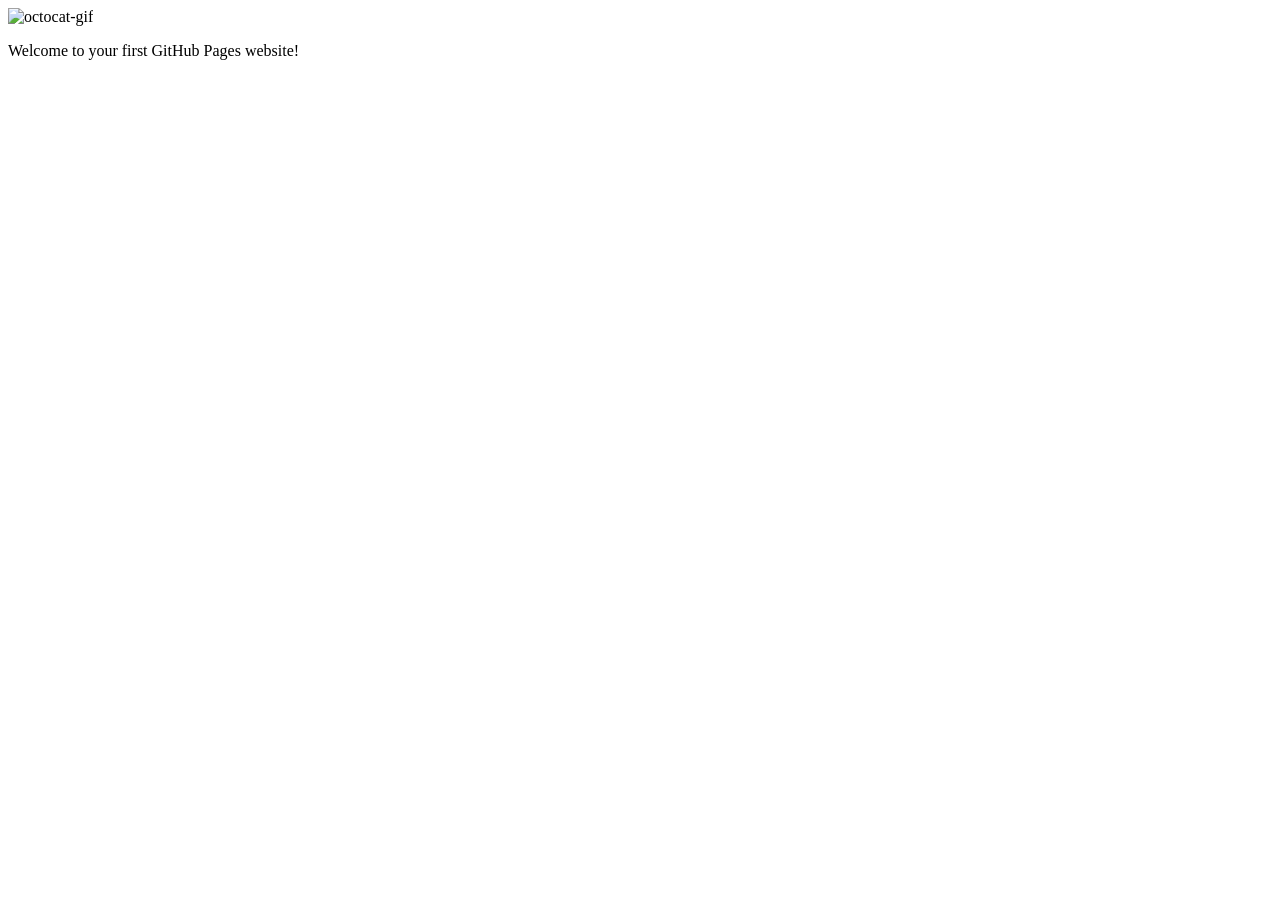
==== index.html @ 995a1de4 "Initial commit" ====
<!DOCTYPE html>

<html>
<head>
  <meta http-equiv="Content-Type" content="text/html; charset=utf-8"/>
  <title>my-first-website</title>
  <LINK href="styles.css" rel="stylesheet" type="text/css">
</head>

<body>

<img src="https://octodex.github.com/images/daftpunktocat-thomas.gif" id="octocat" alt="octocat-gif" />

<!-- Change this code here by copy and pasting your template on line 15 -->
<p>Welcome to your first GitHub Pages website!</p>

</body>
</html>
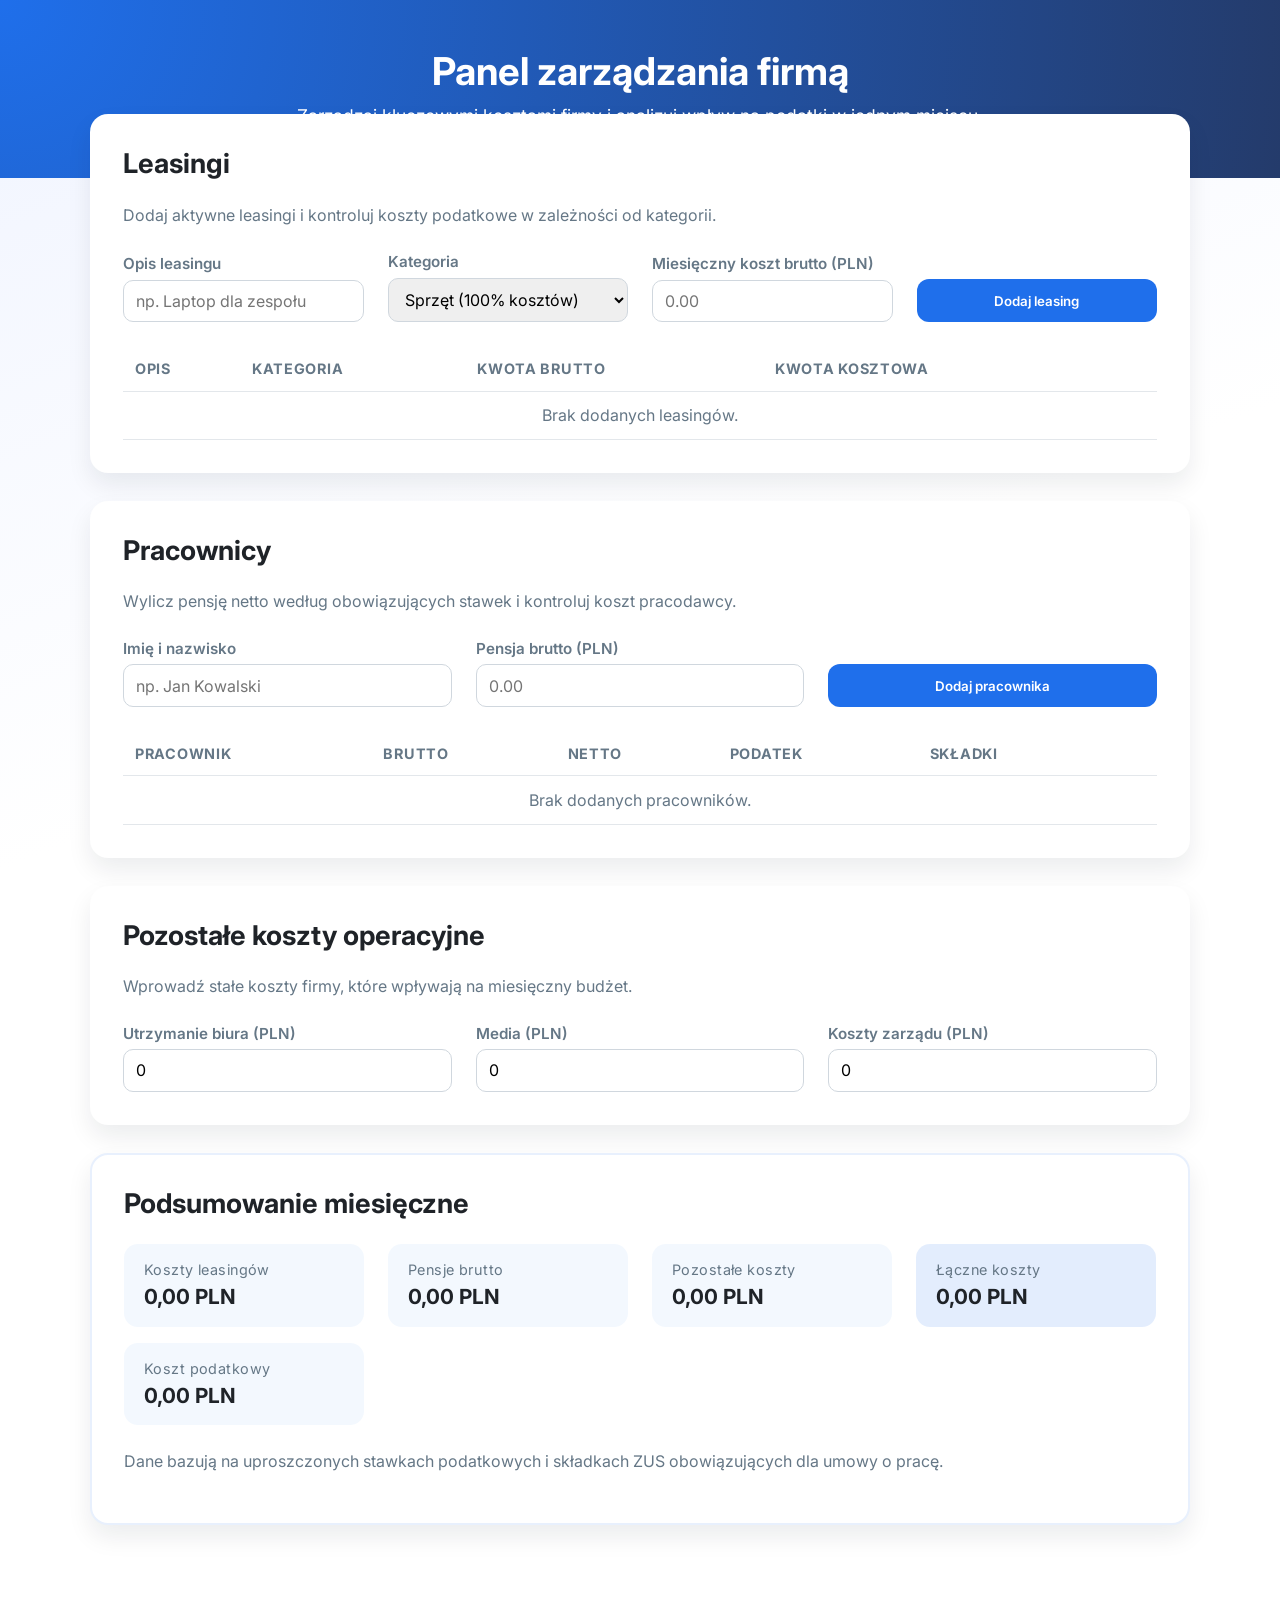
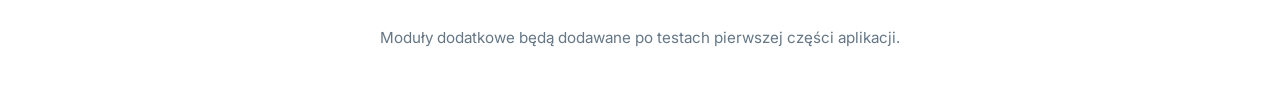
==== commit 2e43418c: "feat: create company cost management dashboard" ====
--- a/index.html
+++ b/index.html
@@ -1,18 +1,142 @@
 <!DOCTYPE html>
+<html lang="pl">
+<head>
+  <meta charset="utf-8" />
+  <meta name="viewport" content="width=device-width, initial-scale=1" />
+  <title>Panel zarządzania firmą</title>
+  <link rel="stylesheet" href="styles.css" />
+</head>
+<body>
+  <header class="site-header">
+    <div class="header-content">
+      <h1>Panel zarządzania firmą</h1>
+      <p>Zarządzaj kluczowymi kosztami firmy i analizuj wpływ na podatki w jednym miejscu.</p>
+    </div>
+  </header>
 
-<html>
-<head>
-  <meta http-equiv="Content-Type" content="text/html; charset=utf-8"/>
-  <title>my-first-website</title>
-  <LINK href="styles.css" rel="stylesheet" type="text/css">
-</head>
+  <main class="layout">
+    <section class="card">
+      <h2>Leasingi</h2>
+      <p class="section-lead">Dodaj aktywne leasingi i kontroluj koszty podatkowe w zależności od kategorii.</p>
+      <form id="leasing-form" class="form-grid">
+        <label class="field">
+          <span>Opis leasingu</span>
+          <input type="text" id="leasing-description" required placeholder="np. Laptop dla zespołu" />
+        </label>
+        <label class="field">
+          <span>Kategoria</span>
+          <select id="leasing-category" required>
+            <option value="equipment">Sprzęt (100% kosztów)</option>
+            <option value="car_full">Samochód (100% kosztów)</option>
+            <option value="car_half">Samochód (50% kosztów)</option>
+          </select>
+        </label>
+        <label class="field">
+          <span>Miesięczny koszt brutto (PLN)</span>
+          <input type="number" id="leasing-amount" min="0" step="0.01" required placeholder="0.00" />
+        </label>
+        <button type="submit" class="primary-button">Dodaj leasing</button>
+      </form>
 
-<body>
+      <div class="table-wrapper">
+        <table>
+          <thead>
+            <tr>
+              <th>Opis</th>
+              <th>Kategoria</th>
+              <th>Kwota brutto</th>
+              <th>Kwota kosztowa</th>
+              <th></th>
+            </tr>
+          </thead>
+          <tbody id="leasing-table"></tbody>
+        </table>
+      </div>
+    </section>
 
-<img src="https://octodex.github.com/images/daftpunktocat-thomas.gif" id="octocat" alt="octocat-gif" />
+    <section class="card">
+      <h2>Pracownicy</h2>
+      <p class="section-lead">Wylicz pensję netto według obowiązujących stawek i kontroluj koszt pracodawcy.</p>
+      <form id="employee-form" class="form-grid">
+        <label class="field">
+          <span>Imię i nazwisko</span>
+          <input type="text" id="employee-name" required placeholder="np. Jan Kowalski" />
+        </label>
+        <label class="field">
+          <span>Pensja brutto (PLN)</span>
+          <input type="number" id="employee-gross" min="0" step="0.01" required placeholder="0.00" />
+        </label>
+        <button type="submit" class="primary-button">Dodaj pracownika</button>
+      </form>
 
-<!-- Change this code here by copy and pasting your template on line 15 -->
-<p>Welcome to your first GitHub Pages website!</p>
+      <div class="table-wrapper">
+        <table>
+          <thead>
+            <tr>
+              <th>Pracownik</th>
+              <th>Brutto</th>
+              <th>Netto</th>
+              <th>Podatek</th>
+              <th>Składki</th>
+              <th></th>
+            </tr>
+          </thead>
+          <tbody id="employee-table"></tbody>
+        </table>
+      </div>
+    </section>
 
+    <section class="card">
+      <h2>Pozostałe koszty operacyjne</h2>
+      <p class="section-lead">Wprowadź stałe koszty firmy, które wpływają na miesięczny budżet.</p>
+      <form class="form-grid single-column" id="overhead-form">
+        <label class="field">
+          <span>Utrzymanie biura (PLN)</span>
+          <input type="number" id="office-cost" min="0" step="0.01" value="0" />
+        </label>
+        <label class="field">
+          <span>Media (PLN)</span>
+          <input type="number" id="utilities-cost" min="0" step="0.01" value="0" />
+        </label>
+        <label class="field">
+          <span>Koszty zarządu (PLN)</span>
+          <input type="number" id="management-cost" min="0" step="0.01" value="0" />
+        </label>
+      </form>
+    </section>
+
+    <section class="card summary-card">
+      <h2>Podsumowanie miesięczne</h2>
+      <div class="summary-grid">
+        <div class="summary-item">
+          <span class="summary-label">Koszty leasingów</span>
+          <strong id="summary-leasing">0,00 PLN</strong>
+        </div>
+        <div class="summary-item">
+          <span class="summary-label">Pensje brutto</span>
+          <strong id="summary-payroll">0,00 PLN</strong>
+        </div>
+        <div class="summary-item">
+          <span class="summary-label">Pozostałe koszty</span>
+          <strong id="summary-overheads">0,00 PLN</strong>
+        </div>
+        <div class="summary-item highlight">
+          <span class="summary-label">Łączne koszty</span>
+          <strong id="summary-total">0,00 PLN</strong>
+        </div>
+        <div class="summary-item">
+          <span class="summary-label">Koszt podatkowy</span>
+          <strong id="summary-tax-deductible">0,00 PLN</strong>
+        </div>
+      </div>
+      <p class="summary-note">Dane bazują na uproszczonych stawkach podatkowych i składkach ZUS obowiązujących dla umowy o pracę.</p>
+    </section>
+  </main>
+
+  <footer class="site-footer">
+    <p>Moduły dodatkowe będą dodawane po testach pierwszej części aplikacji.</p>
+  </footer>
+
+  <script src="app.js"></script>
 </body>
 </html>
--- a/styles.css
+++ b/styles.css
@@ -0,0 +1,248 @@
+@import url('https://fonts.googleapis.com/css2?family=Inter:wght@400;600;700&display=swap');
+
+:root {
+  --bg: #f5f7fb;
+  --card-bg: #ffffff;
+  --primary: #1f6feb;
+  --text: #1f2328;
+  --muted: #657786;
+  --border: #d0d7de;
+  --shadow: 0 12px 24px rgba(15, 23, 42, 0.08);
+}
+
+* {
+  box-sizing: border-box;
+}
+
+body {
+  margin: 0;
+  font-family: 'Inter', system-ui, -apple-system, BlinkMacSystemFont, 'Segoe UI', sans-serif;
+  background: linear-gradient(160deg, #f0f4ff 0%, #ffffff 40%);
+  color: var(--text);
+  min-height: 100vh;
+}
+
+.site-header {
+  background: radial-gradient(circle at top left, #1f6feb, #243b6b);
+  color: #ffffff;
+  padding: 3rem 1.5rem;
+  text-align: center;
+}
+
+.site-header h1 {
+  margin: 0 0 0.5rem;
+  font-size: clamp(2rem, 3vw, 2.8rem);
+}
+
+.site-header p {
+  margin: 0 auto;
+  max-width: 720px;
+  font-size: 1.1rem;
+  line-height: 1.6;
+}
+
+.layout {
+  width: min(1100px, 92vw);
+  margin: -4rem auto 3rem;
+  display: grid;
+  gap: 1.75rem;
+}
+
+.card {
+  background: var(--card-bg);
+  border-radius: 18px;
+  padding: 2rem;
+  box-shadow: var(--shadow);
+  border: 1px solid rgba(255, 255, 255, 0.6);
+}
+
+.card h2 {
+  margin-top: 0;
+  font-size: 1.7rem;
+}
+
+.section-lead {
+  color: var(--muted);
+  margin-top: 0.25rem;
+  margin-bottom: 1.5rem;
+  line-height: 1.6;
+}
+
+.form-grid {
+  display: grid;
+  gap: 1rem 1.5rem;
+  grid-template-columns: repeat(auto-fit, minmax(220px, 1fr));
+  align-items: end;
+}
+
+.form-grid.single-column {
+  grid-template-columns: repeat(auto-fit, minmax(260px, 1fr));
+}
+
+.field {
+  display: flex;
+  flex-direction: column;
+  gap: 0.4rem;
+  font-weight: 600;
+  color: var(--muted);
+}
+
+.field span {
+  font-size: 0.95rem;
+}
+
+input,
+select,
+button {
+  font-family: inherit;
+}
+
+input,
+select {
+  padding: 0.65rem 0.75rem;
+  border-radius: 10px;
+  border: 1px solid var(--border);
+  font-size: 1rem;
+  transition: border 0.2s ease, box-shadow 0.2s ease;
+}
+
+input:focus,
+select:focus {
+  outline: none;
+  border-color: var(--primary);
+  box-shadow: 0 0 0 3px rgba(31, 111, 235, 0.18);
+}
+
+.primary-button {
+  margin-top: 1.4rem;
+  padding: 0.85rem 1.4rem;
+  background: var(--primary);
+  color: #ffffff;
+  border: none;
+  border-radius: 12px;
+  font-weight: 600;
+  cursor: pointer;
+  transition: transform 0.15s ease, box-shadow 0.15s ease;
+}
+
+.primary-button:hover {
+  transform: translateY(-1px);
+  box-shadow: 0 8px 18px rgba(31, 111, 235, 0.25);
+}
+
+.primary-button:active {
+  transform: translateY(0);
+}
+
+.table-wrapper {
+  margin-top: 1.5rem;
+  overflow-x: auto;
+}
+
+table {
+  width: 100%;
+  border-collapse: collapse;
+  min-width: 560px;
+}
+
+th,
+td {
+  text-align: left;
+  padding: 0.85rem 0.75rem;
+  border-bottom: 1px solid rgba(208, 215, 222, 0.6);
+}
+
+thead th {
+  font-size: 0.9rem;
+  text-transform: uppercase;
+  letter-spacing: 0.05em;
+  color: var(--muted);
+}
+
+tbody tr:hover {
+  background: rgba(31, 111, 235, 0.05);
+}
+
+.badge {
+  display: inline-flex;
+  align-items: center;
+  justify-content: center;
+  padding: 0.15rem 0.6rem;
+  border-radius: 999px;
+  font-size: 0.75rem;
+  font-weight: 600;
+  color: var(--primary);
+  background: rgba(31, 111, 235, 0.12);
+}
+
+.remove-button {
+  border: none;
+  background: transparent;
+  color: #c25151;
+  font-weight: 700;
+  cursor: pointer;
+  padding: 0.35rem 0.6rem;
+  border-radius: 8px;
+  transition: background 0.2s ease;
+}
+
+.remove-button:hover {
+  background: rgba(194, 81, 81, 0.12);
+}
+
+.summary-card {
+  border: 2px solid rgba(31, 111, 235, 0.1);
+}
+
+.summary-grid {
+  display: grid;
+  grid-template-columns: repeat(auto-fit, minmax(200px, 1fr));
+  gap: 1rem 1.5rem;
+  margin-top: 1.5rem;
+}
+
+.summary-item {
+  background: rgba(31, 111, 235, 0.05);
+  border-radius: 14px;
+  padding: 1.1rem 1.25rem;
+  display: flex;
+  flex-direction: column;
+  gap: 0.35rem;
+}
+
+.summary-item.highlight {
+  background: rgba(31, 111, 235, 0.12);
+}
+
+.summary-label {
+  font-size: 0.9rem;
+  color: var(--muted);
+  letter-spacing: 0.03em;
+}
+
+.summary-item strong {
+  font-size: 1.3rem;
+}
+
+.summary-note {
+  margin-top: 1.5rem;
+  color: var(--muted);
+  line-height: 1.6;
+}
+
+.site-footer {
+  text-align: center;
+  padding: 2.5rem 1rem 3rem;
+  color: var(--muted);
+  font-size: 0.95rem;
+}
+
+@media (max-width: 720px) {
+  .card {
+    padding: 1.5rem;
+  }
+
+  table {
+    min-width: 460px;
+  }
+}
